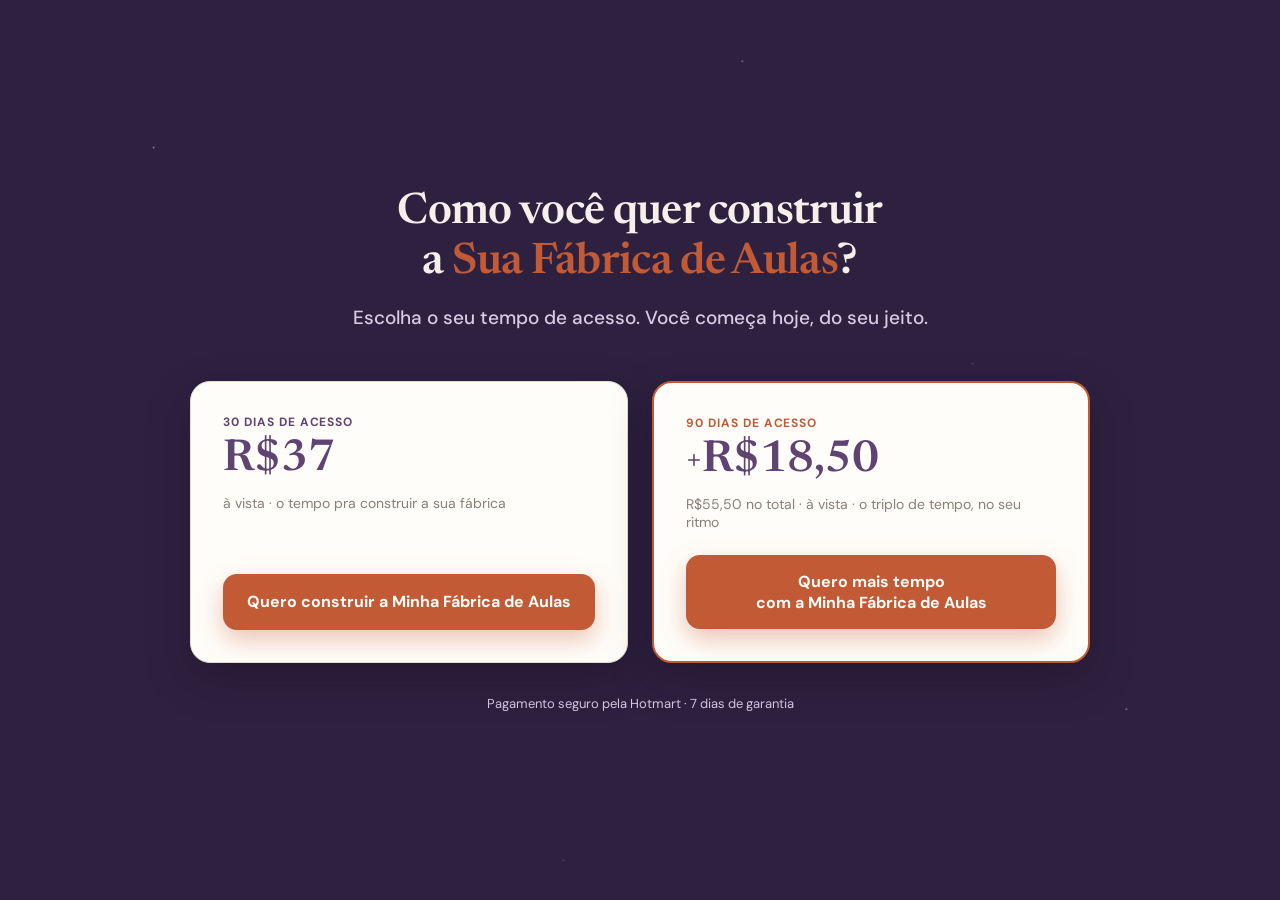
==== escolha.html @ cc4419df "Publica pagina de escolha 30/90 dias + roteia o botao da pagina de vendas para ela - escolha.html: p" ====
<!DOCTYPE html>
<html lang="pt-BR">
<head>
<meta charset="utf-8">
<meta name="viewport" content="width=device-width, initial-scale=1">
<title>Como você quer construir a Minha Fábrica de Aulas?</title>
<link rel="preconnect" href="https://fonts.googleapis.com">
<link rel="preconnect" href="https://fonts.gstatic.com" crossorigin>
<link rel="stylesheet" href="https://fonts.googleapis.com/css2?family=Newsreader:ital,wght@0,500;0,600;1,500&family=DM+Sans:wght@400;500;700&display=swap">
<style>
  *{box-sizing:border-box}
  html,body{margin:0;background:#2E2140;color:#2B2426;font-family:'DM Sans',sans-serif}
  .cta{transition:all .2s ease-out}
  .cta:hover{background:#A84A28 !important;transform:translateY(-2px)}
  .cta:active{transform:scale(.98)}
  @media (prefers-reduced-motion: reduce){*{animation:none !important}}
</style>
</head>
<body>
<section style="position:relative;overflow:hidden;background:#2E2140;color:#F6F0EA;min-height:100vh;display:flex;align-items:center;padding:clamp(48px,8vw,96px) clamp(20px,4vw,32px)">
  <div aria-hidden="true" style="position:absolute;inset:-10% 0;background-image:radial-gradient(1.5px 1.5px at 12% 22%,rgba(246,240,234,.5),transparent),radial-gradient(1px 1px at 32% 68%,rgba(246,240,234,.35),transparent),radial-gradient(1.5px 1.5px at 58% 14%,rgba(246,240,234,.4),transparent),radial-gradient(1px 1px at 76% 42%,rgba(246,240,234,.3),transparent),radial-gradient(1.5px 1.5px at 88% 74%,rgba(246,240,234,.45),transparent),radial-gradient(1px 1px at 44% 88%,rgba(246,240,234,.3),transparent),radial-gradient(1px 1px at 68% 58%,rgba(246,240,234,.35),transparent),radial-gradient(1px 1px at 20% 50%,rgba(246,240,234,.3),transparent)"></div>

  <div style="position:relative;z-index:3;max-width:900px;margin:0 auto;width:100%">
    <div style="text-align:center;margin-bottom:clamp(32px,5vw,48px)">
      <h1 style="font:600 clamp(28px,3.4vw,44px)/1.15 'Newsreader',serif;letter-spacing:-.015em;margin:0 0 16px;text-wrap:balance">Como você quer construir a <span style="color:#C25B35">Sua Fábrica de Aulas</span>?</h1>
      <p style="font:500 clamp(16px,1.6vw,19px)/1.5 'DM Sans',sans-serif;color:#D8CCE4;margin:0">Escolha o seu tempo de acesso. Você começa hoje, do seu jeito.</p>
    </div>

    <div style="display:grid;grid-template-columns:repeat(auto-fit,minmax(280px,1fr));gap:24px">
      <div style="position:relative;padding:clamp(24px,3vw,32px);border-radius:20px;background:#FFFDF9;border:1px solid #E5DBCE;box-shadow:0 16px 40px rgba(20,14,28,.35);display:flex;flex-direction:column">
        <p style="margin:0 0 8px;font:700 12px 'DM Sans',sans-serif;letter-spacing:.08em;text-transform:uppercase;color:#5F4472">30 dias de acesso</p>
        <p style="margin:0 0 12px;font:600 44px/1 'Newsreader',serif;color:#5F4472">R$37</p>
        <p style="margin:0 0 24px;font-size:14px;color:#8A7F78">à vista · o tempo pra construir a sua fábrica</p>
        <a class="cta" href="https://pay.hotmart.com/Q106745716X?off=vbya1u8h" style="margin-top:auto;display:flex;align-items:center;justify-content:center;min-height:56px;padding:16px 24px;border-radius:14px;background:#C25B35;color:#FFFDF9;font:700 16px 'DM Sans',sans-serif;text-decoration:none;text-align:center;box-shadow:0 10px 24px rgba(194,91,53,.35)">Quero construir a Minha Fábrica de Aulas</a>
      </div>

      <div style="position:relative;padding:clamp(24px,3vw,32px);border-radius:20px;background:#FFFDF9;border:2px solid #C25B35;box-shadow:0 16px 40px rgba(20,14,28,.35);display:flex;flex-direction:column">
        <p style="margin:0 0 8px;font:700 12px 'DM Sans',sans-serif;letter-spacing:.08em;text-transform:uppercase;color:#C25B35">90 dias de acesso</p>
        <p style="margin:0 0 12px;font:600 44px/1 'Newsreader',serif;color:#5F4472"><span style="display:inline-block;font-size:0.7em;transform:translateY(-4px)">+</span>R$18,50</p>
        <p style="margin:0 0 24px;font-size:14px;color:#8A7F78">R$55,50 no total · à vista · o triplo de tempo, no seu ritmo</p>
        <a class="cta" href="https://pay.hotmart.com/Q106745716X?off=t6i22jrt" style="margin-top:auto;display:flex;flex-direction:column;align-items:center;justify-content:center;text-align:center;min-height:56px;padding:16px 24px;border-radius:14px;background:#C25B35;color:#FFFDF9;font:700 16px 'DM Sans',sans-serif;text-decoration:none;box-shadow:0 10px 24px rgba(194,91,53,.35)">Quero mais tempo<br>com a Minha Fábrica de Aulas</a>
      </div>
    </div>

    <p style="text-align:center;margin:32px 0 0;font-size:13px;color:#D8CCE4">Pagamento seguro pela Hotmart · 7 dias de garantia</p>
  </div>
</section>
</body>
</html>
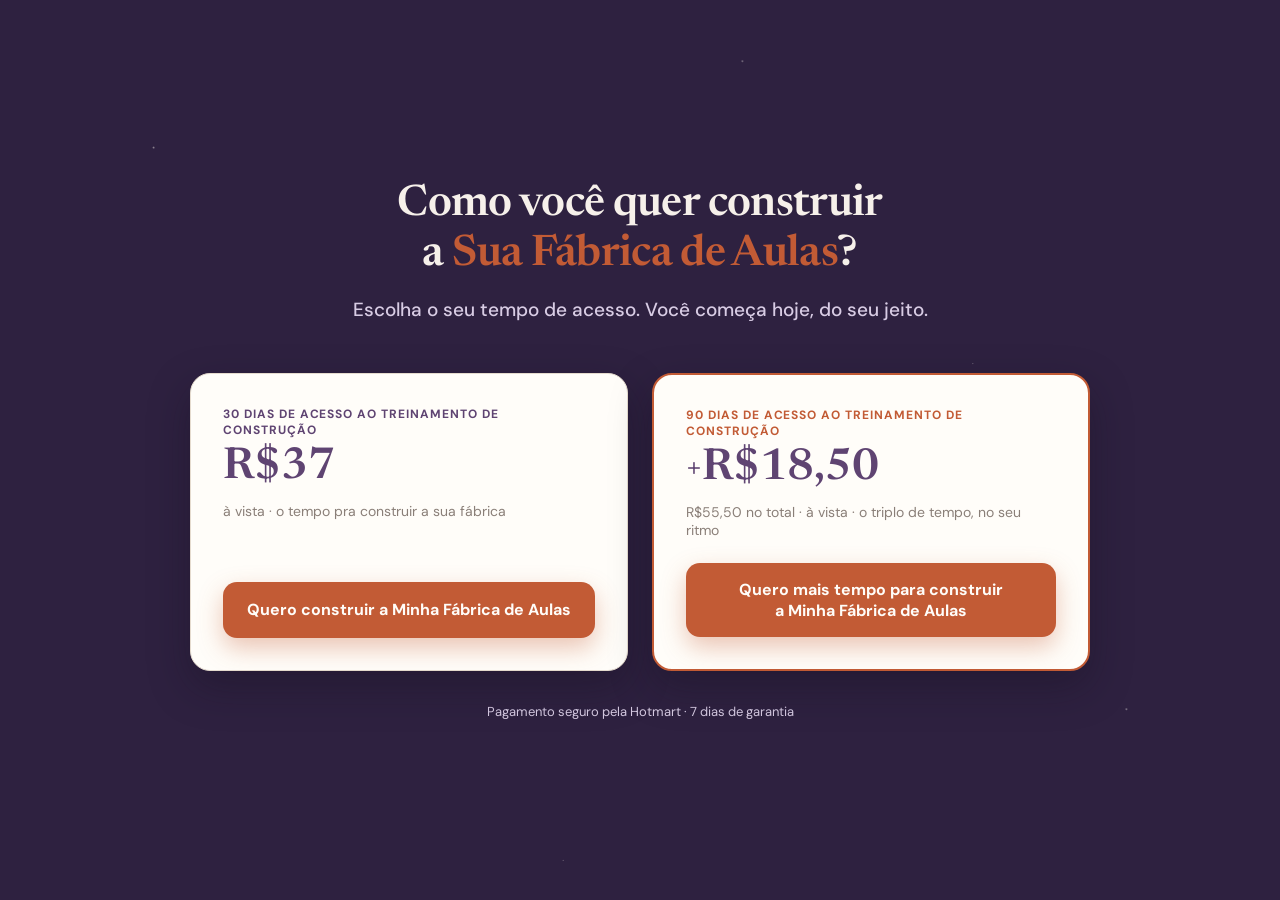
==== commit 044f0d98: "escolha: rotulos 'acesso ao treinamento de construcao' + botao 90d 'para construir a Minha Fabrica d" ====
--- a/escolha.html
+++ b/escolha.html
@@ -28,17 +28,17 @@
 
     <div style="display:grid;grid-template-columns:repeat(auto-fit,minmax(280px,1fr));gap:24px">
       <div style="position:relative;padding:clamp(24px,3vw,32px);border-radius:20px;background:#FFFDF9;border:1px solid #E5DBCE;box-shadow:0 16px 40px rgba(20,14,28,.35);display:flex;flex-direction:column">
-        <p style="margin:0 0 8px;font:700 12px 'DM Sans',sans-serif;letter-spacing:.08em;text-transform:uppercase;color:#5F4472">30 dias de acesso</p>
+        <p style="margin:0 0 8px;font:700 12px 'DM Sans',sans-serif;letter-spacing:.08em;text-transform:uppercase;color:#5F4472">30 dias de acesso ao treinamento de construção</p>
         <p style="margin:0 0 12px;font:600 44px/1 'Newsreader',serif;color:#5F4472">R$37</p>
         <p style="margin:0 0 24px;font-size:14px;color:#8A7F78">à vista · o tempo pra construir a sua fábrica</p>
         <a class="cta" href="https://pay.hotmart.com/Q106745716X?off=vbya1u8h" style="margin-top:auto;display:flex;align-items:center;justify-content:center;min-height:56px;padding:16px 24px;border-radius:14px;background:#C25B35;color:#FFFDF9;font:700 16px 'DM Sans',sans-serif;text-decoration:none;text-align:center;box-shadow:0 10px 24px rgba(194,91,53,.35)">Quero construir a Minha Fábrica de Aulas</a>
       </div>
 
       <div style="position:relative;padding:clamp(24px,3vw,32px);border-radius:20px;background:#FFFDF9;border:2px solid #C25B35;box-shadow:0 16px 40px rgba(20,14,28,.35);display:flex;flex-direction:column">
-        <p style="margin:0 0 8px;font:700 12px 'DM Sans',sans-serif;letter-spacing:.08em;text-transform:uppercase;color:#C25B35">90 dias de acesso</p>
+        <p style="margin:0 0 8px;font:700 12px 'DM Sans',sans-serif;letter-spacing:.08em;text-transform:uppercase;color:#C25B35">90 dias de acesso ao treinamento de construção</p>
         <p style="margin:0 0 12px;font:600 44px/1 'Newsreader',serif;color:#5F4472"><span style="display:inline-block;font-size:0.7em;transform:translateY(-4px)">+</span>R$18,50</p>
         <p style="margin:0 0 24px;font-size:14px;color:#8A7F78">R$55,50 no total · à vista · o triplo de tempo, no seu ritmo</p>
-        <a class="cta" href="https://pay.hotmart.com/Q106745716X?off=t6i22jrt" style="margin-top:auto;display:flex;flex-direction:column;align-items:center;justify-content:center;text-align:center;min-height:56px;padding:16px 24px;border-radius:14px;background:#C25B35;color:#FFFDF9;font:700 16px 'DM Sans',sans-serif;text-decoration:none;box-shadow:0 10px 24px rgba(194,91,53,.35)">Quero mais tempo<br>com a Minha Fábrica de Aulas</a>
+        <a class="cta" href="https://pay.hotmart.com/Q106745716X?off=t6i22jrt" style="margin-top:auto;display:flex;flex-direction:column;align-items:center;justify-content:center;text-align:center;min-height:56px;padding:16px 24px;border-radius:14px;background:#C25B35;color:#FFFDF9;font:700 16px 'DM Sans',sans-serif;text-decoration:none;box-shadow:0 10px 24px rgba(194,91,53,.35)">Quero mais tempo para construir<br>a Minha Fábrica de Aulas</a>
       </div>
     </div>
 
